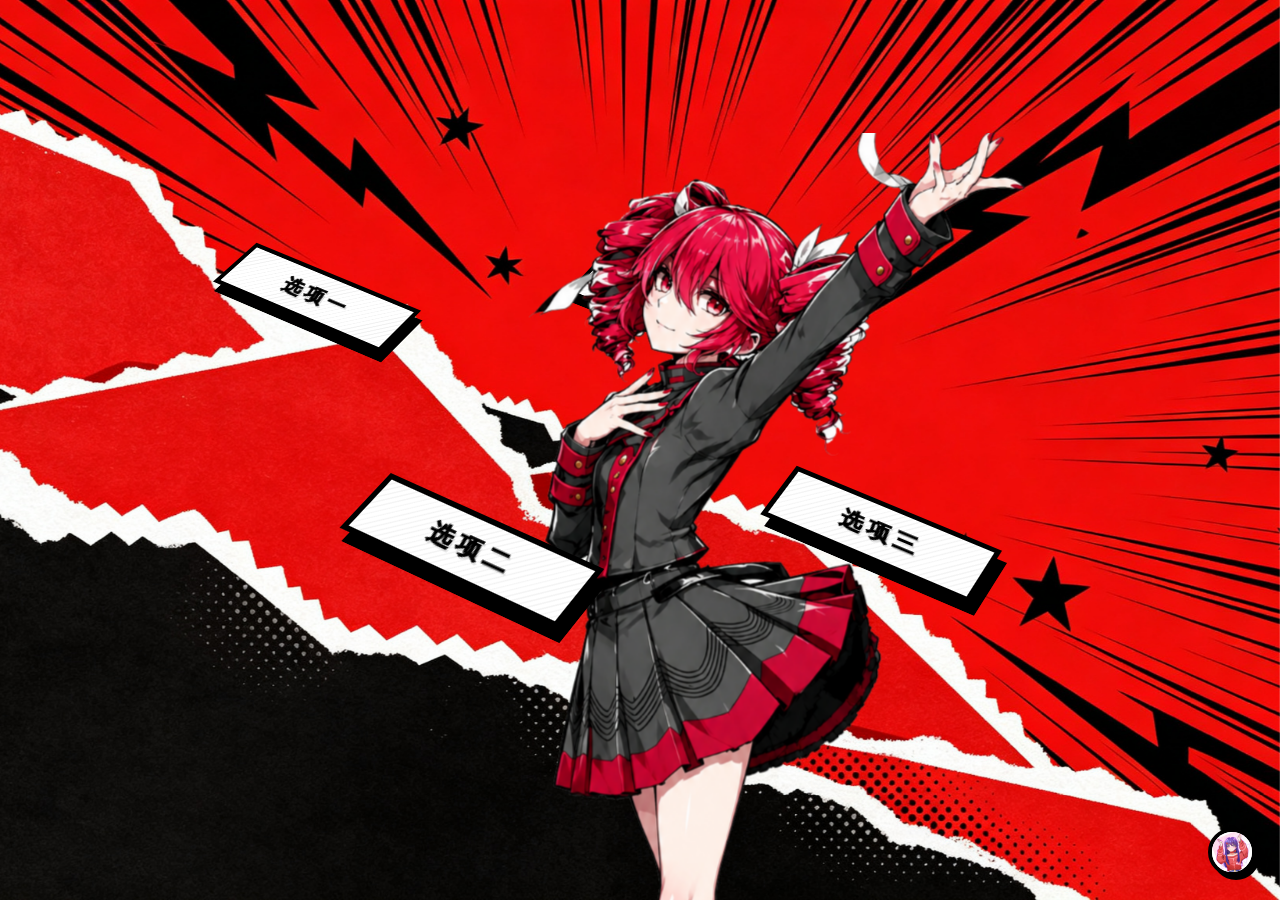
==== index.html @ 67e469b3 "feat: 3D环绕菜单博客首页 - 波普漫画风" ====
<!DOCTYPE html>
<html lang="zh-CN">
<head>
  <meta charset="UTF-8" />
  <meta name="viewport" content="width=device-width, initial-scale=1.0, maximum-scale=1.0, user-scalable=no" />
  <title>个人博客</title>
  <link rel="stylesheet" href="style.css" />
</head>
<body>
  <div id="bg"></div>

  <!-- 3D 场景：CSS 3D 空间 -->
  <div id="scene">
    <div id="ring-world">
      <!-- 中心图片（z-index 固定中间层） -->
      <div id="center-image"></div>
      <!-- 选项卡片（由 JS 动态生成） -->
      <div id="ring"></div>
    </div>
  </div>

  <!-- 右下角展开面板 -->
  <div id="info-toggle"></div>
  <div id="info-panel">
    <div class="panel-close"></div>
    <div class="panel-icon"></div>
    <div class="panel-title"></div>
    <div class="panel-content"></div>
  </div>

  <!-- GSAP 核心动画库 -->
  <script src="https://cdnjs.cloudflare.com/ajax/libs/gsap/3.12.5/gsap.min.js"></script>
  <script src="config.js"></script>
  <script src="app.js"></script>
</body>
</html>
---- style.css ----
*, *::before, *::after { margin: 0; padding: 0; box-sizing: border-box; }
html, body {
  width: 100%; height: 100%; overflow: hidden;
  font-family: 'Segoe UI', 'Microsoft YaHei', sans-serif;
  /* 禁止缩放 */
  touch-action: none;
  user-select: none;
  -webkit-user-select: none;
  -webkit-touch-callout: none;
  -ms-touch-action: none;
}

/* ---- 背景 ---- */
#bg { position: fixed; inset: 0; z-index: 0; background: #f0f0eb; }

/* ---- 3D 场景 ---- */
#scene {
  position: fixed; inset: 0; z-index: 1;
  display: flex; align-items: center; justify-content: center;
  /* CSS 3D 透视 */
  perspective: 1000px;
  perspective-origin: 50% 50%;
}

#ring-world {
  position: relative;
  width: 100%; height: 100%;
  transform-style: preserve-3d;
}

/* ---- 中心图片 ---- */
#center-image {
  position: absolute;
  top: 80%; left: 57%;
  transform: translate(-50%, -50%) translateZ(0px);
  /* z-index 固定在中层 */
  z-index: 50;
  display: flex; align-items: center; justify-content: center;
  pointer-events: none;
  /* 已移除背景色和圆角 */
}

#center-image img {
  max-width: 882px; max-height: 1175px;
  width: auto; height: auto;
  object-fit: contain;
}

#center-image .placeholder {
  width: 734px; height: 1028px;
  border: 3px dashed #aaa; border-radius: 16px;
  display: flex; align-items: center; justify-content: center;
  color: #bbb; font-size: 14px; text-align: center; line-height: 1.8;
}

/* ---- 环容器 ---- */
#ring {
  position: absolute;
  top: 50%; left: 50%;
  width: 0; height: 0;
  transform-style: preserve-3d;
  /* 环倾斜：左上到右下 — 先绕 X 产生前后深度，再绕 Z 实现左上-右下对角线 */
  transform: translate(-50%, -50%) rotateX(var(--tilt, 25deg)) rotateZ(var(--tilt, 25deg));
}

/* ---- 选项卡片 ---- */
.ring-item {
  position: absolute;
  width: 280px;
  height: 100px;
  margin-left: -140px;
  margin-top: -50px;
  transform-style: preserve-3d;
  /* 容器不接收事件，让后面的卡片不被遮挡 */
  pointer-events: none;
  user-select: none;
  -webkit-user-select: none;
}

.ring-item .card {
  width: var(--item-w, 210px);
  height: var(--item-h, 63px);
  display: flex; align-items: center; justify-content: center;
  gap: 12px; padding: 8px 24px;
  background: #fff;
  /* 完整黑边，锐角 */
  border: 5px solid #000;
  border-radius: 0;
  box-shadow: 10px 10px 0 #000;
  /* 卡片自己接收事件 */
  pointer-events: auto;
  /* 强烈倾斜产生张力 */
  transform: skewX(-12deg);
  /* 对角切割底纹 */
  background-image:
    repeating-linear-gradient(
      135deg,
      transparent, transparent 4px,
      rgba(0,0,0,.06) 4px, rgba(0,0,0,.06) 5px
    );
  background-color: #fff;
  transition: transform 0.2s ease, box-shadow 0.2s ease, filter 0.2s ease, background-color 0.2s ease;
}

/* ---- 选项卡片 hover 由 JS 控制 ---- */

.ring-item .card img {
  height: 41px; width: 41px; object-fit: contain;
  border: 2px solid #000;
  border-radius: 0;
  filter: grayscale(1) contrast(1.6);
}

.ring-item .card .label {
  color: #000;
  font-size: 22px; font-weight: 900;
  text-transform: uppercase;
  letter-spacing: 5px;
  transform: skewX(12deg);
  text-shadow: 2px 2px 0 rgba(0,0,0,.12);
  white-space: nowrap;
  -webkit-text-stroke: 0.8px #000;
}

/* ---- 鼠标在环区域：前方高亮 ---- */
#scene.on-ring .ring-item[data-side="front"] .card {
  box-shadow: 14px 14px 0 #000;
  transform: skewX(-12deg) scale(1.05);
}

/* ---- 右下角展开按钮 ---- */
#info-toggle {
  position: fixed;
  bottom: 24px; right: 24px;
  z-index: 1000;
  width: 48px; height: 48px;
  border-radius: 50%;
  background: #fff;
  border: 4px solid #000;
  box-shadow: 4px 4px 0 #000;
  cursor: pointer;
  display: flex; align-items: center; justify-content: center;
  transition: box-shadow 0.15s ease;
}
#info-toggle:hover {
  transform: scale(1.1);
  box-shadow: 6px 6px 0 #000;
}
#info-toggle .toggle-icon {
  width: 100%; height: 100%;
  object-fit: cover;
  clip-path: circle(50%);
}
#info-toggle .toggle-plus {
  font-size: 28px; font-weight: 900; line-height: 1;
  color: #000;
}

/* ---- 展开面板 ---- */
#info-panel {
  position: fixed;
  z-index: 999;
  width: 320px;
  max-height: 60vh;
  background: #fff;
  border: 5px solid #000;
  box-shadow: 12px 12px 0 #000;
  padding: 24px 20px 20px;
  overflow-y: auto;
  display: none;
  opacity: 0;
  transform: scale(0.95);
  pointer-events: none;
  transition: opacity 0.25s ease, transform 0.25s ease;
}
#info-panel.open {
  opacity: 1;
  transform: scale(1);
  pointer-events: auto;
}
.panel-close {
  position: absolute;
  top: 8px; right: 10px;
  width: 24px; height: 24px;
  cursor: pointer;
}
.panel-close::before, .panel-close::after {
  content: ''; position: absolute;
  top: 50%; left: 50%;
  width: 20px; height: 3px;
  background: #000;
  border-radius: 2px;
}
.panel-close::before { transform: translate(-50%, -50%) rotate(45deg); }
.panel-close::after  { transform: translate(-50%, -50%) rotate(-45deg); }

.panel-icon {
  width: 56px; height: 56px;
  margin: 0 auto 12px;
  border: 3px solid #000;
  border-radius: 50%;
  overflow: hidden;
  background: #f0f0eb;
}
.panel-icon img {
  width: 100%; height: 100%;
  object-fit: contain;
}
.panel-title {
  text-align: center;
  font-size: 20px; font-weight: 900;
  color: #000;
  letter-spacing: 3px;
  text-transform: uppercase;
  margin-bottom: 12px;
  -webkit-text-stroke: 0.5px #000;
}
.panel-content {
  font-size: 14px;
  color: #333;
  line-height: 1.8;
  text-align: justify;
}
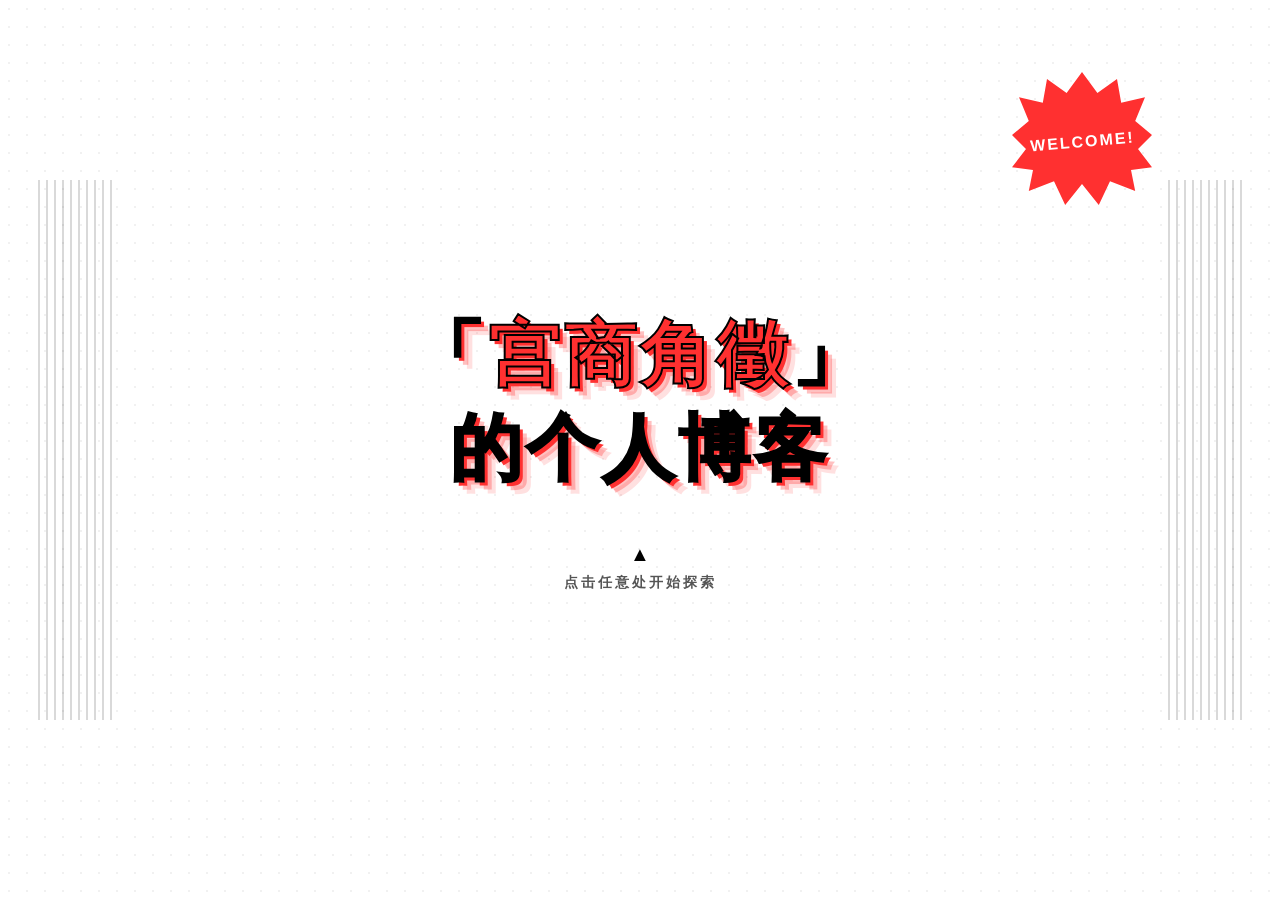
==== commit 63a8d76c: "feat: 波普漫画风开始页面，点击上滑渐入主场景" ====
--- a/index.html
+++ b/index.html
@@ -7,6 +7,28 @@
   <link rel="stylesheet" href="style.css" />
 </head>
 <body>
+  <!-- 波普漫画风开始页面 -->
+  <div id="landing">
+    <!-- 半调网点背景 -->
+    <div class="landing-bg"></div>
+    <!-- 装饰元素 -->
+    <div class="comic-burst">
+      <span>WELCOME!</span>
+    </div>
+    <!-- 主标题 -->
+    <div class="landing-title">
+      <h1>「<span class="title-accent">宫商角徵</span>」<br/>的个人博客</h1>
+    </div>
+    <!-- 提示文字 -->
+    <div class="landing-hint">
+      <div class="hint-arrow">▲</div>
+      <span>点击任意处开始探索</span>
+    </div>
+    <!-- 漫画速度线装饰 -->
+    <div class="speed-lines speed-lines-left"></div>
+    <div class="speed-lines speed-lines-right"></div>
+  </div>
+
   <div id="bg"></div>
 
   <!-- 3D 场景：CSS 3D 空间 -->
--- a/style.css
+++ b/style.css
@@ -221,3 +221,129 @@
   line-height: 1.8;
   text-align: justify;
 }
+
+/* ======================================== */
+/* ---- 波普漫画风开始页面 ---- */
+/* ======================================== */
+#landing {
+  position: fixed;
+  inset: 0;
+  z-index: 9999;
+  display: flex;
+  flex-direction: column;
+  align-items: center;
+  justify-content: center;
+  cursor: pointer;
+  overflow: hidden;
+  background: #fff;
+}
+
+/* 半调网点背景 */
+.landing-bg {
+  position: absolute;
+  inset: 0;
+  background-image:
+    radial-gradient(circle, #e8e8e8 1px, transparent 1px);
+  background-size: 18px 18px;
+  opacity: 0.6;
+}
+
+/* 漫画爆炸装饰 */
+.comic-burst {
+  position: absolute;
+  top: 8%;
+  right: 10%;
+  width: 140px;
+  height: 140px;
+  background: #ff3030;
+  clip-path: polygon(
+    50% 0%, 61% 15%, 75% 5%, 78% 22%, 95% 18%,
+    88% 35%, 100% 45%, 90% 55%, 100% 68%, 85% 70%,
+    88% 85%, 70% 78%, 62% 95%, 50% 80%, 38% 95%,
+    30% 78%, 12% 85%, 15% 70%, 0% 68%, 10% 55%,
+    0% 45%, 12% 35%, 5% 18%, 22% 22%, 25% 5%,
+    39% 15%
+  );
+  display: flex;
+  align-items: center;
+  justify-content: center;
+  animation: burst-pulse 2s ease-in-out infinite;
+}
+.comic-burst span {
+  font-size: 16px;
+  font-weight: 900;
+  color: #fff;
+  letter-spacing: 2px;
+  text-transform: uppercase;
+  transform: rotate(-5deg);
+}
+@keyframes burst-pulse {
+  0%, 100% { transform: scale(1) rotate(0deg); }
+  50% { transform: scale(1.08) rotate(3deg); }
+}
+
+/* 主标题 */
+.landing-title {
+  position: relative;
+  z-index: 2;
+  text-align: center;
+}
+.landing-title h1 {
+  font-size: clamp(36px, 8vw, 72px);
+  font-weight: 900;
+  color: #000;
+  line-height: 1.3;
+  letter-spacing: 4px;
+  /* 波普漫画风：黑描边 + 白色填充 + 彩色阴影 */
+  -webkit-text-stroke: 2px #000;
+  text-shadow:
+    4px 4px 0 #ff3030,
+    8px 8px 0 rgba(255, 48, 48, 0.3),
+    12px 12px 0 rgba(255, 48, 48, 0.15);
+}
+.landing-title .title-accent {
+  color: #ff3030;
+  -webkit-text-stroke: 2px #000;
+}
+
+/* 提示文字 */
+.landing-hint {
+  position: relative;
+  z-index: 2;
+  margin-top: 48px;
+  display: flex;
+  flex-direction: column;
+  align-items: center;
+  gap: 8px;
+}
+.hint-arrow {
+  font-size: 20px;
+  color: #000;
+  animation: hint-bounce 1.5s ease-in-out infinite;
+}
+.landing-hint span {
+  font-size: 14px;
+  font-weight: 700;
+  color: #555;
+  letter-spacing: 3px;
+}
+@keyframes hint-bounce {
+  0%, 100% { transform: translateY(0); }
+  50% { transform: translateY(-8px); }
+}
+
+/* 漫画速度线 */
+.speed-lines {
+  position: absolute;
+  width: 80px;
+  height: 60%;
+  top: 20%;
+  opacity: 0.15;
+  background: repeating-linear-gradient(
+    90deg,
+    #000 0px, #000 2px,
+    transparent 2px, transparent 8px
+  );
+}
+.speed-lines-left { left: 3%; }
+.speed-lines-right { right: 3%; transform: scaleX(-1); }
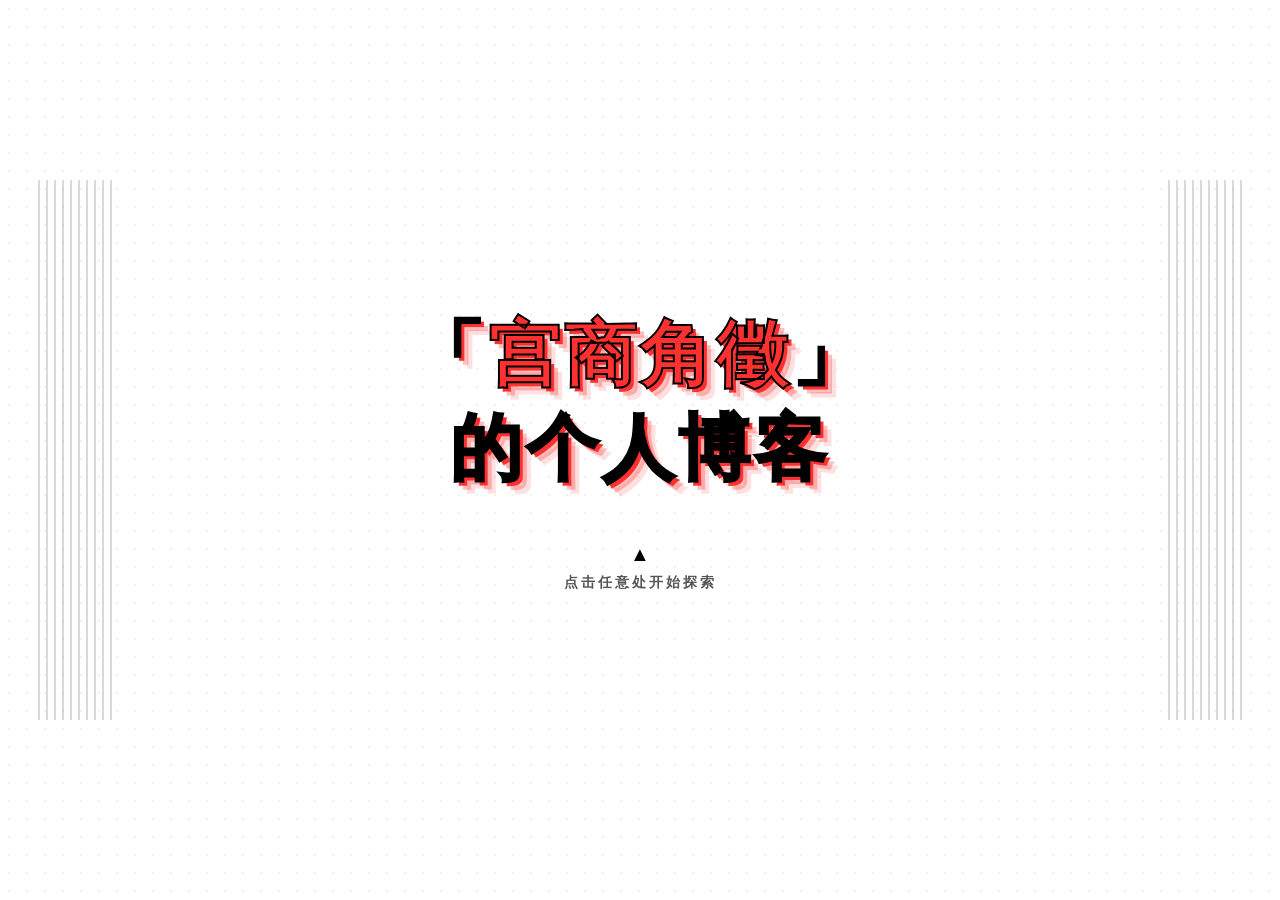
==== commit a4e310ee: "fix: 修复选项点击跳转问题，page字段补入menuItems，link默认值清空，阻止冒泡" ====
--- a/index.html
+++ b/index.html
@@ -11,10 +11,6 @@
   <div id="landing">
     <!-- 半调网点背景 -->
     <div class="landing-bg"></div>
-    <!-- 装饰元素 -->
-    <div class="comic-burst">
-      <span>WELCOME!</span>
-    </div>
     <!-- 主标题 -->
     <div class="landing-title">
       <h1>「<span class="title-accent">宫商角徵</span>」<br/>的个人博客</h1>
@@ -50,6 +46,18 @@
     <div class="panel-content"></div>
   </div>
 
+  <!-- 页面覆盖层 -->
+  <div id="page-overlay">
+    <div class="overlay-close"></div>
+    <div class="overlay-title-wrap">
+      <h1 class="overlay-title"></h1>
+      <p class="overlay-subtitle"></p>
+    </div>
+    <div class="overlay-img">
+      <img src="" alt="" />
+    </div>
+  </div>
+
   <!-- GSAP 核心动画库 -->
   <script src="https://cdnjs.cloudflare.com/ajax/libs/gsap/3.12.5/gsap.min.js"></script>
   <script src="config.js"></script>
--- a/style.css
+++ b/style.css
@@ -20,6 +20,8 @@
   /* CSS 3D 透视 */
   perspective: 1000px;
   perspective-origin: 50% 50%;
+  /* 初始隐藏，等开始页面动画 */
+  opacity: 0;
 }
 
 #ring-world {
@@ -38,16 +40,17 @@
   display: flex; align-items: center; justify-content: center;
   pointer-events: none;
   /* 已移除背景色和圆角 */
+  opacity: 0;
 }
 
 #center-image img {
-  max-width: 882px; max-height: 1175px;
+  max-width: 970px; max-height: 1293px;
   width: auto; height: auto;
   object-fit: contain;
 }
 
 #center-image .placeholder {
-  width: 734px; height: 1028px;
+  width: 807px; height: 1131px;
   border: 3px dashed #aaa; border-radius: 16px;
   display: flex; align-items: center; justify-content: center;
   color: #bbb; font-size: 14px; text-align: center; line-height: 1.8;
@@ -78,6 +81,8 @@
 }
 
 .ring-item .card {
+  /* 初始隐藏，等开始页面动画 */
+  opacity: 0;
   width: var(--item-w, 210px);
   height: var(--item-h, 63px);
   display: flex; align-items: center; justify-content: center;
@@ -141,6 +146,7 @@
   cursor: pointer;
   display: flex; align-items: center; justify-content: center;
   transition: box-shadow 0.15s ease;
+  opacity: 0;
 }
 #info-toggle:hover {
   transform: scale(1.1);
@@ -248,40 +254,6 @@
   opacity: 0.6;
 }
 
-/* 漫画爆炸装饰 */
-.comic-burst {
-  position: absolute;
-  top: 8%;
-  right: 10%;
-  width: 140px;
-  height: 140px;
-  background: #ff3030;
-  clip-path: polygon(
-    50% 0%, 61% 15%, 75% 5%, 78% 22%, 95% 18%,
-    88% 35%, 100% 45%, 90% 55%, 100% 68%, 85% 70%,
-    88% 85%, 70% 78%, 62% 95%, 50% 80%, 38% 95%,
-    30% 78%, 12% 85%, 15% 70%, 0% 68%, 10% 55%,
-    0% 45%, 12% 35%, 5% 18%, 22% 22%, 25% 5%,
-    39% 15%
-  );
-  display: flex;
-  align-items: center;
-  justify-content: center;
-  animation: burst-pulse 2s ease-in-out infinite;
-}
-.comic-burst span {
-  font-size: 16px;
-  font-weight: 900;
-  color: #fff;
-  letter-spacing: 2px;
-  text-transform: uppercase;
-  transform: rotate(-5deg);
-}
-@keyframes burst-pulse {
-  0%, 100% { transform: scale(1) rotate(0deg); }
-  50% { transform: scale(1.08) rotate(3deg); }
-}
-
 /* 主标题 */
 .landing-title {
   position: relative;
@@ -347,3 +319,83 @@
 }
 .speed-lines-left { left: 3%; }
 .speed-lines-right { right: 3%; transform: scaleX(-1); }
+
+/* ---- 文章页面覆盖层 ---- */
+#page-overlay {
+  position: fixed;
+  inset: 0;
+  z-index: 9000;
+  background: #f0f0eb;
+  display: none;
+  opacity: 0;
+  transition: opacity 0.3s ease;
+}
+#page-overlay.open {
+  display: block;
+  opacity: 1;
+}
+
+.overlay-close {
+  position: absolute;
+  top: 24px; left: 24px;
+  z-index: 100;
+  width: 48px; height: 48px;
+  background: #fff;
+  border: 4px solid #000;
+  box-shadow: 4px 4px 0 #000;
+  cursor: pointer;
+  display: flex; align-items: center; justify-content: center;
+  transition: transform 0.15s ease, box-shadow 0.15s ease;
+}
+.overlay-close:hover {
+  transform: scale(1.1);
+  box-shadow: 6px 6px 0 #000;
+}
+.overlay-close::before, .overlay-close::after {
+  content: '';
+  position: absolute;
+  width: 18px; height: 3px;
+  background: #000;
+  border-radius: 2px;
+}
+.overlay-close::before { transform: translate(-3px, 0) rotate(45deg); }
+.overlay-close::after  { transform: translate(-3px, 0) rotate(-45deg); }
+
+.overlay-title-wrap {
+  position: fixed;
+  left: 10%;
+  top: 50%;
+  transform: translateY(-50%);
+}
+.overlay-title {
+  font-size: clamp(32px, 6vw, 64px);
+  font-weight: 900;
+  color: #000;
+  -webkit-text-stroke: 1.5px #000;
+  text-shadow:
+    3px 3px 0 #ff3030,
+    6px 6px 0 rgba(255, 48, 48, 0.2);
+  letter-spacing: 6px;
+  margin: 0;
+}
+.overlay-subtitle {
+  margin-top: 16px;
+  font-size: 16px;
+  font-weight: 700;
+  color: #555;
+  letter-spacing: 2px;
+}
+
+.overlay-img {
+  position: fixed;
+  right: 5%;
+  top: 50%;
+  transform: translateY(-50%) scale(1.2);
+  max-height: 85vh;
+}
+.overlay-img img {
+  display: block;
+  max-width: 70vw;
+  max-height: 85vh;
+  object-fit: contain;
+}
